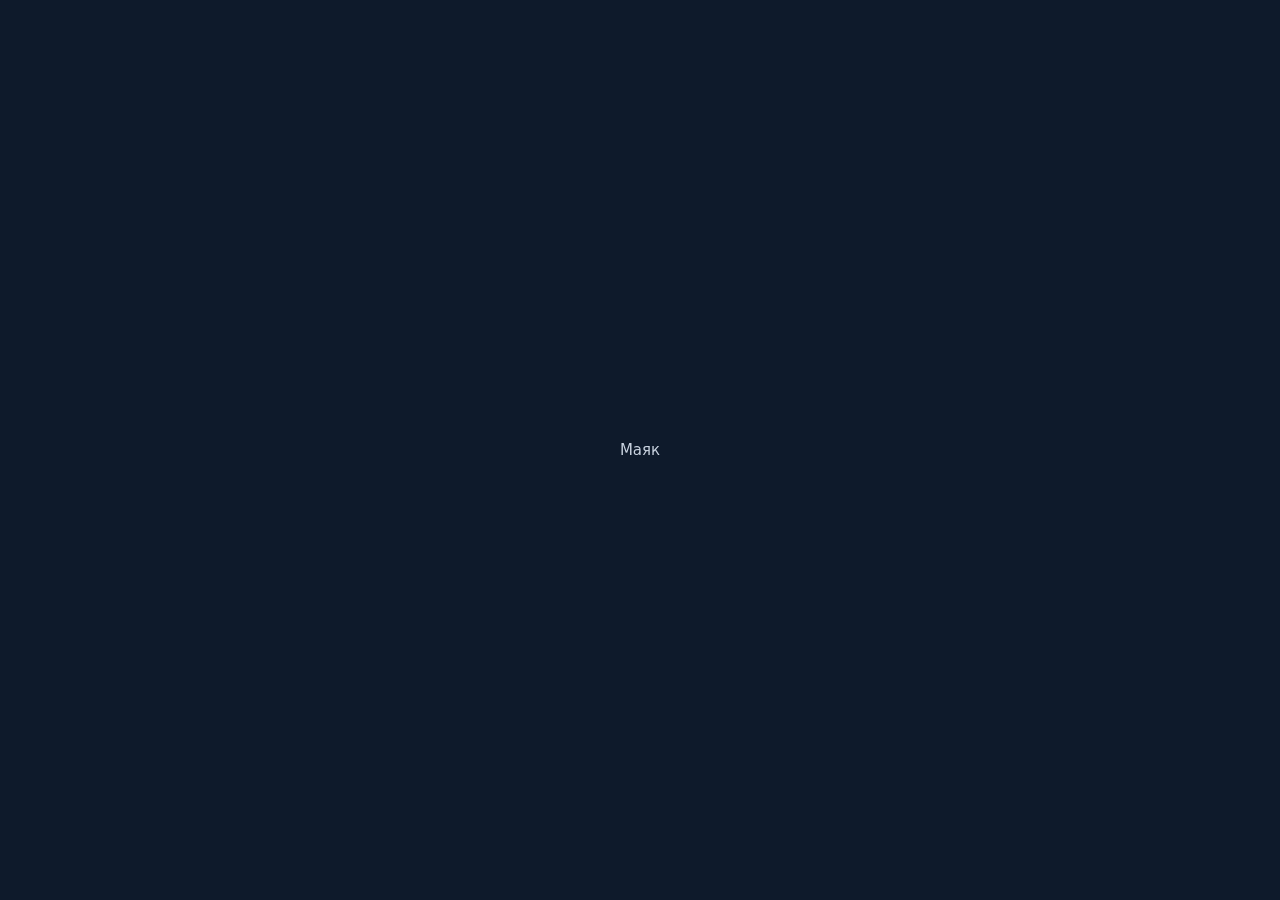
==== src/Mayak.Api/wwwroot/index.html @ ddf47941 "Веб-админка, установка API и агента одной командой - /admin: вход через Telegram, люди, устройства (" ====
<!doctype html><html lang="ru"><head><meta charset="utf-8"><meta name="viewport" content="width=device-width, initial-scale=1"><meta name="robots" content="noindex"><title>Маяк</title>
<style>body{margin:0;min-height:100vh;display:grid;place-items:center;background:#0E1A2B;color:#C9D3E0;font:15px system-ui,sans-serif}</style></head>
<body><div>Маяк</div></body></html>
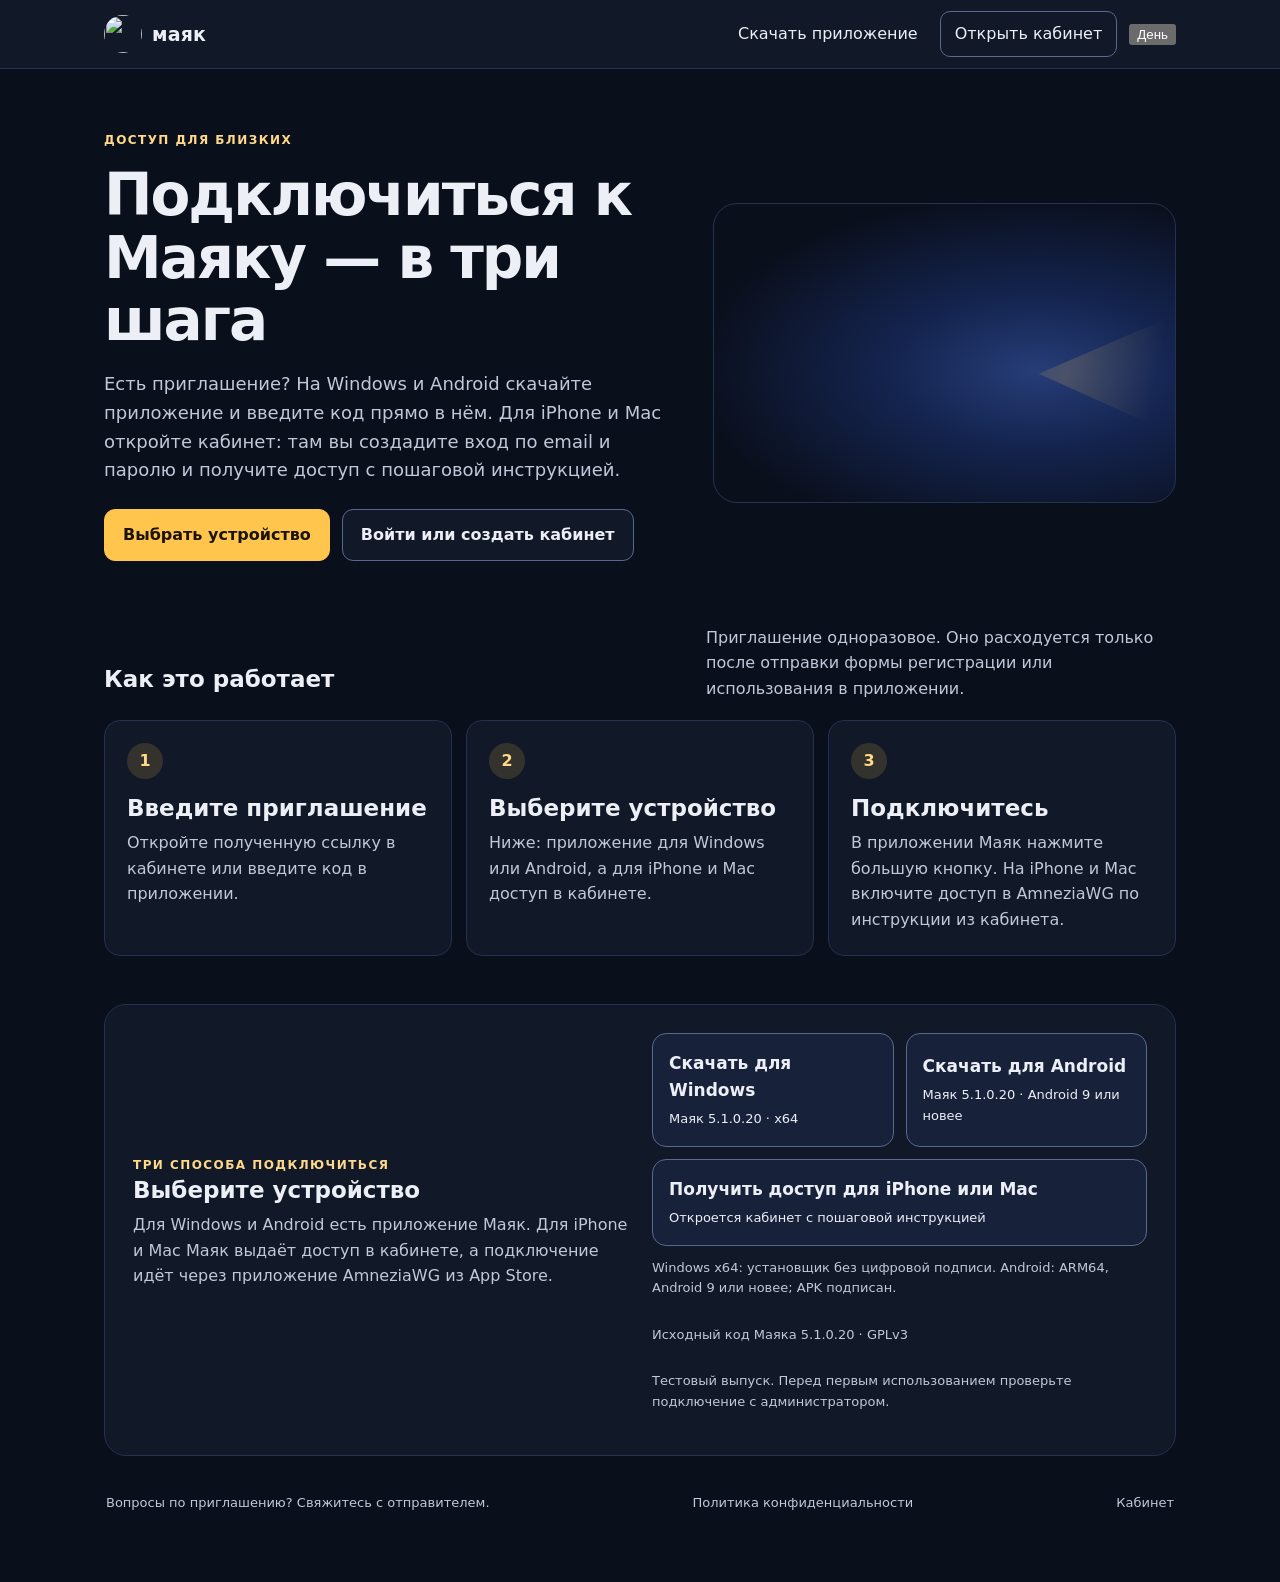
==== commit f5e3309c: "Сервис: состояние, опубликованное на mayaklight.ru 10.11.2026 Всё, что сейчас работает на сайте и в " ====
--- a/src/Mayak.Api/wwwroot/index.html
+++ b/src/Mayak.Api/wwwroot/index.html
@@ -1,3 +1,27 @@
-<!doctype html><html lang="ru"><head><meta charset="utf-8"><meta name="viewport" content="width=device-width, initial-scale=1"><meta name="robots" content="noindex"><title>Маяк</title>
-<style>body{margin:0;min-height:100vh;display:grid;place-items:center;background:#0E1A2B;color:#C9D3E0;font:15px system-ui,sans-serif}</style></head>
-<body><div>Маяк</div></body></html>
+<!doctype html>
+<html lang="ru" data-theme="night">
+<head>
+<meta charset="utf-8"><meta name="viewport" content="width=device-width,initial-scale=1,viewport-fit=cover">
+<meta name="color-scheme" content="light dark"><title>Маяк — доступ для близких</title><meta name="description" content="Создайте вход по email и паролю, скачайте приложение для Маяка."><meta name="theme-color" content="#0E1A2B">
+<style>
+:root{color-scheme:dark;--surface-0:#0a0f1c;--surface-1:#111827;--surface-2:#18213a;--surface-3:#222d4a;--line:#253150;--line-strong:#5a6890;--ink:#eceff6;--muted:#c0c8d9;--beam:#ffc54d;--beam-strong:#ffd88a;--on-beam:#1b1405;--focus:#8db4f0;--page:var(--surface-0);--card:var(--surface-1);--soft:var(--surface-2);--step-num:#ffd88a}
+:root[data-theme="day"]{color-scheme:light;--surface-0:#f5f3ee;--surface-1:#fff;--surface-2:#ece9e2;--surface-3:#e2ded5;--line:#dcd7cc;--line-strong:#8f887a;--ink:#131826;--muted:#565e70;--beam:#f2b12e;--beam-strong:#8a5b00;--on-beam:#1b1405;--focus:#2b5ea6;--page:var(--surface-0);--card:var(--surface-1);--soft:var(--surface-2);--step-num:#704800}
+*{box-sizing:border-box}html{scroll-behavior:smooth;scroll-padding-top:18px}body{margin:0;background:var(--page);color:var(--ink);font:16px/1.6 "Onest","Segoe UI",system-ui,sans-serif}a{color:inherit;text-decoration:none}.top{background:#111827;color:#eceff6;border-bottom:1px solid #253150}.topin{max-width:1120px;margin:auto;padding:10px 24px;display:flex;align-items:center;gap:12px}.brand{min-height:48px;display:flex;align-items:center;gap:10px;font-weight:750;font-size:19px;letter-spacing:.01em}.brand img{width:38px;height:38px;border-radius:50%}.nav{margin-left:auto;display:flex;align-items:center;gap:8px}.nav a{min-height:44px;padding:9px 14px;border-radius:10px;display:inline-flex;align-items:center}.nav a:hover{background:#222d4a}.nav .portal{border:1px solid #5a6890}.wrap{max-width:1120px;margin:auto;padding:36px 24px 56px}.hero{display:grid;grid-template-columns:1.1fr .9fr;gap:44px;align-items:center;padding:26px 0 50px}.eyebrow,.tag{font-size:12px;font-weight:750;letter-spacing:.12em;text-transform:uppercase;color:var(--beam-strong)}h1{font-size:clamp(36px,5vw,58px);line-height:1.08;letter-spacing:-.035em;margin:14px 0 18px;max-width:680px}h2{font-size:23px;line-height:1.24;margin:0 0 8px}p{margin:0 0 14px}.lead{font-size:18px;max-width:610px;color:var(--muted)}.actions{display:flex;flex-wrap:wrap;gap:12px;margin:24px 0 14px}.btn{min-height:48px;padding:12px 18px;border-radius:11px;border:1px solid var(--line-strong);display:inline-flex;align-items:center;justify-content:center;font-weight:700}.primary{background:var(--beam);border-color:var(--beam);color:var(--on-beam)}.primary:hover{background:var(--beam-strong)}.secondary{background:var(--card)}.disclaimer{font-size:13px;color:var(--muted);max-width:600px}.beacon{min-height:300px;border:1px solid #253150;border-radius:24px;background:radial-gradient(ellipse at 70% 56%,#263d77 0%,#14244f 32%,#0a0f1c 75%);display:grid;place-items:center;position:relative;overflow:hidden}.beacon:before{content:"";position:absolute;width:130%;height:100%;left:8%;top:12%;background:linear-gradient(100deg,transparent 38%,rgba(255,197,77,.18) 52%,transparent 66%);clip-path:polygon(48% 45%,100% 0,100% 92%);pointer-events:none}.beacon img{position:relative;width:min(68%,240px);height:auto;filter:drop-shadow(0 12px 34px rgba(255,197,77,.15))}.steps{margin:0 0 48px}.section-head{display:flex;align-items:end;justify-content:space-between;gap:20px;margin-bottom:18px}.section-head p{color:var(--muted);max-width:470px;margin:0}.stepgrid{display:grid;grid-template-columns:repeat(3,1fr);gap:14px}.card{background:var(--card);border:1px solid var(--line);border-radius:16px;padding:22px;min-width:0}.num{width:36px;height:36px;border-radius:50%;display:grid;place-items:center;background:rgba(255,197,77,.15);color:var(--step-num);font-weight:800;margin-bottom:15px}.step p{color:var(--muted);margin:8px 0 0}.downloads{border-radius:22px;background:#111827;color:#eceff6;border:1px solid #253150;padding:28px;display:grid;grid-template-columns:1fr 1fr;gap:24px;align-items:center}.downloads p{color:#c0c8d9}.downloads .tag{color:#ffd88a}.platforms{display:grid;grid-template-columns:1fr 1fr;gap:12px}.platform{background:#18213a;border:1px solid #5a6890;border-radius:14px;padding:16px;min-height:106px;display:flex;flex-direction:column;justify-content:center;gap:5px}.platform:hover{border-color:#ffc54d;background:#222d4a}.platform-wide{grid-column:1/-1;min-height:84px}.platform strong{font-size:17px}.platform span{font-size:13px;color:#eceff6}.fine{font-size:13px!important;color:#c0c8d9!important;margin-top:12px}.fine a{min-height:44px;max-width:100%;display:inline-flex;align-items:center;white-space:normal}.foot{display:flex;gap:16px;justify-content:space-between;align-items:center;padding:26px 2px 0;color:var(--muted);font-size:13px}.foot a{min-height:44px;display:inline-flex;align-items:center}.btn:focus-visible,.nav a:focus-visible,.platform:focus-visible,.foot a:focus-visible,.brand:focus-visible{outline:3px solid var(--focus);outline-offset:3px}
+@media(prefers-color-scheme:light){:root[data-theme="system"]{--surface-0:#f5f3ee;--surface-1:#fff;--surface-2:#ece9e2;--surface-3:#e2ded5;--line:#dcd7cc;--line-strong:#8f887a;--ink:#131826;--muted:#565e70;--beam:#f2b12e;--beam-strong:#8a5b00;--on-beam:#1b1405;--focus:#2b5ea6;--page:var(--surface-0);--card:var(--surface-1);--soft:var(--surface-2);--step-num:#704800}}
+@media(max-width:760px){.topin{padding:8px 16px}.brand{font-size:17px}.brand img{width:34px;height:34px}.nav{gap:2px}.nav a{padding:8px 10px;font-size:14px}.wrap{padding:18px 16px 38px}.hero{grid-template-columns:1fr;gap:20px;padding:18px 0 34px}.beacon{min-height:230px}.beacon img{width:min(58%,210px)}.stepgrid{grid-template-columns:1fr;gap:10px}.card{padding:18px}.section-head{display:block}.section-head p{margin-top:8px}.downloads{grid-template-columns:1fr;padding:20px;gap:14px}.platforms{grid-template-columns:1fr}.foot{align-items:flex-start;flex-direction:column;gap:4px}}
+@media(max-width:560px){.topin{flex-wrap:wrap;gap:4px}.nav{width:100%;margin-left:0;justify-content:space-between;flex-wrap:wrap}.nav a{max-width:100%;text-align:center;white-space:normal}}
+@media(max-width:420px){.actions{display:grid;grid-template-columns:minmax(0,1fr)}.btn{width:100%;white-space:normal;text-align:center}h1{overflow-wrap:anywhere}.fine a{overflow-wrap:anywhere}}
+@media(max-width:390px){.topin{gap:6px;padding-inline:12px}.nav a{font-size:13px;padding-inline:8px}.wrap{padding-inline:14px}.hero{padding-top:16px}h1{font-size:36px}}
+@media(prefers-reduced-motion:reduce){html{scroll-behavior:auto}*,*::before,*::after{animation-duration:.01ms!important;transition-duration:.01ms!important}}
+@media(max-width:320px){h1{font-size:28px}}
+</style>
+<link rel="icon" type="image/svg+xml" href="/newassets/mayak-v1/mayak-favicon-32.svg">
+<link rel="stylesheet" href="/newassets/mayak-v1/ui.css"><script defer src="/newassets/mayak-v1/theme.js"></script></head>
+<body class="landing-page"><header class="top"><div class="topin"><a class="brand" href="#top" aria-label="Маяк — начало страницы"><img src="/newassets/mayak-v1/mayak-f7-small-on.svg" alt=""/><span class="wordmark">маяк</span></a><nav class="nav" aria-label="Основная навигация"><a href="#download">Скачать приложение</a><a class="portal" href="/my/">Открыть кабинет</a></nav><button type="button" class="theme-toggle" data-theme-toggle aria-label="Тема: ночь. Переключить на день">День</button></div></header>
+<main id="top" class="wrap"><section class="hero" aria-labelledby="welcome"><div><div class="eyebrow">Доступ для близких</div><h1 id="welcome">Подключиться к Маяку — в три шага</h1><p class="lead">Есть приглашение? На Windows и Android скачайте приложение и введите код прямо в нём. Для iPhone и Mac откройте кабинет: там вы создадите вход по email и паролю и получите доступ с пошаговой инструкцией.</p><div class="actions"><a class="btn primary" href="#download">Выбрать устройство</a><a class="btn secondary" href="/my/">Войти или создать кабинет</a></div></div><div class="beacon" aria-hidden="true"><img src="/newassets/mayak-v1/mayak-f7-on.svg" alt=""/></div></section>
+<section class="steps" aria-labelledby="steps"><div class="section-head"><h2 id="steps">Как это работает</h2><p>Приглашение одноразовое. Оно расходуется только после отправки формы регистрации или использования в приложении.</p></div><div class="stepgrid"><article class="card step"><div class="num" aria-hidden="true">1</div><h2>Введите приглашение</h2><p>Откройте полученную ссылку в кабинете или введите код в приложении.</p></article><article class="card step"><div class="num" aria-hidden="true">2</div><h2>Выберите устройство</h2><p>Ниже: приложение для Windows или Android, а для iPhone и Mac доступ в кабинете.</p></article><article class="card step"><div class="num" aria-hidden="true">3</div><h2>Подключитесь</h2><p>В приложении Маяк нажмите большую кнопку. На iPhone и Mac включите доступ в AmneziaWG по инструкции из кабинета.</p></article></div></section>
+<section id="download" class="downloads" aria-labelledby="download-title"><div><div class="tag">Три способа подключиться</div><h2 id="download-title">Выберите устройство</h2><p>Для Windows и Android есть приложение Маяк. Для iPhone и Mac Маяк выдаёт доступ в кабинете, а подключение идёт через приложение AmneziaWG из App Store.</p></div><div><div class="platforms"><a class="platform" href="/updates/packages/MayakVPN_5.1.0.20_windows_x64.exe"><strong>Скачать для Windows</strong><span>Маяк 5.1.0.20 · x64</span></a><a class="platform" href="/updates/packages/Mayak-Android-5.1.0.20-arm64-v8a-api28-signed.apk"><strong>Скачать для Android</strong><span>Маяк 5.1.0.20 · Android 9 или новее</span></a><a class="platform platform-wide" href="/my/?access=apple"><strong>Получить доступ для iPhone или Mac</strong><span>Откроется кабинет с пошаговой инструкцией</span></a></div><p class="fine">Windows x64: установщик без цифровой подписи. Android: ARM64, Android 9 или новее; APK подписан.</p><p class="fine"><a href="/updates/packages/MayakVPN-5.1.0.20-source.zip">Исходный код Маяка 5.1.0.20 · GPLv3</a></p><p class="fine">Тестовый выпуск. Перед первым использованием проверьте подключение с администратором.</p></div></section><footer class="foot"><span>Вопросы по приглашению? Свяжитесь с отправителем.</span><a href="/privacy/">Политика конфиденциальности</a><a href="/my/">Кабинет</a></footer></main></body></html>
+
+
+
+
